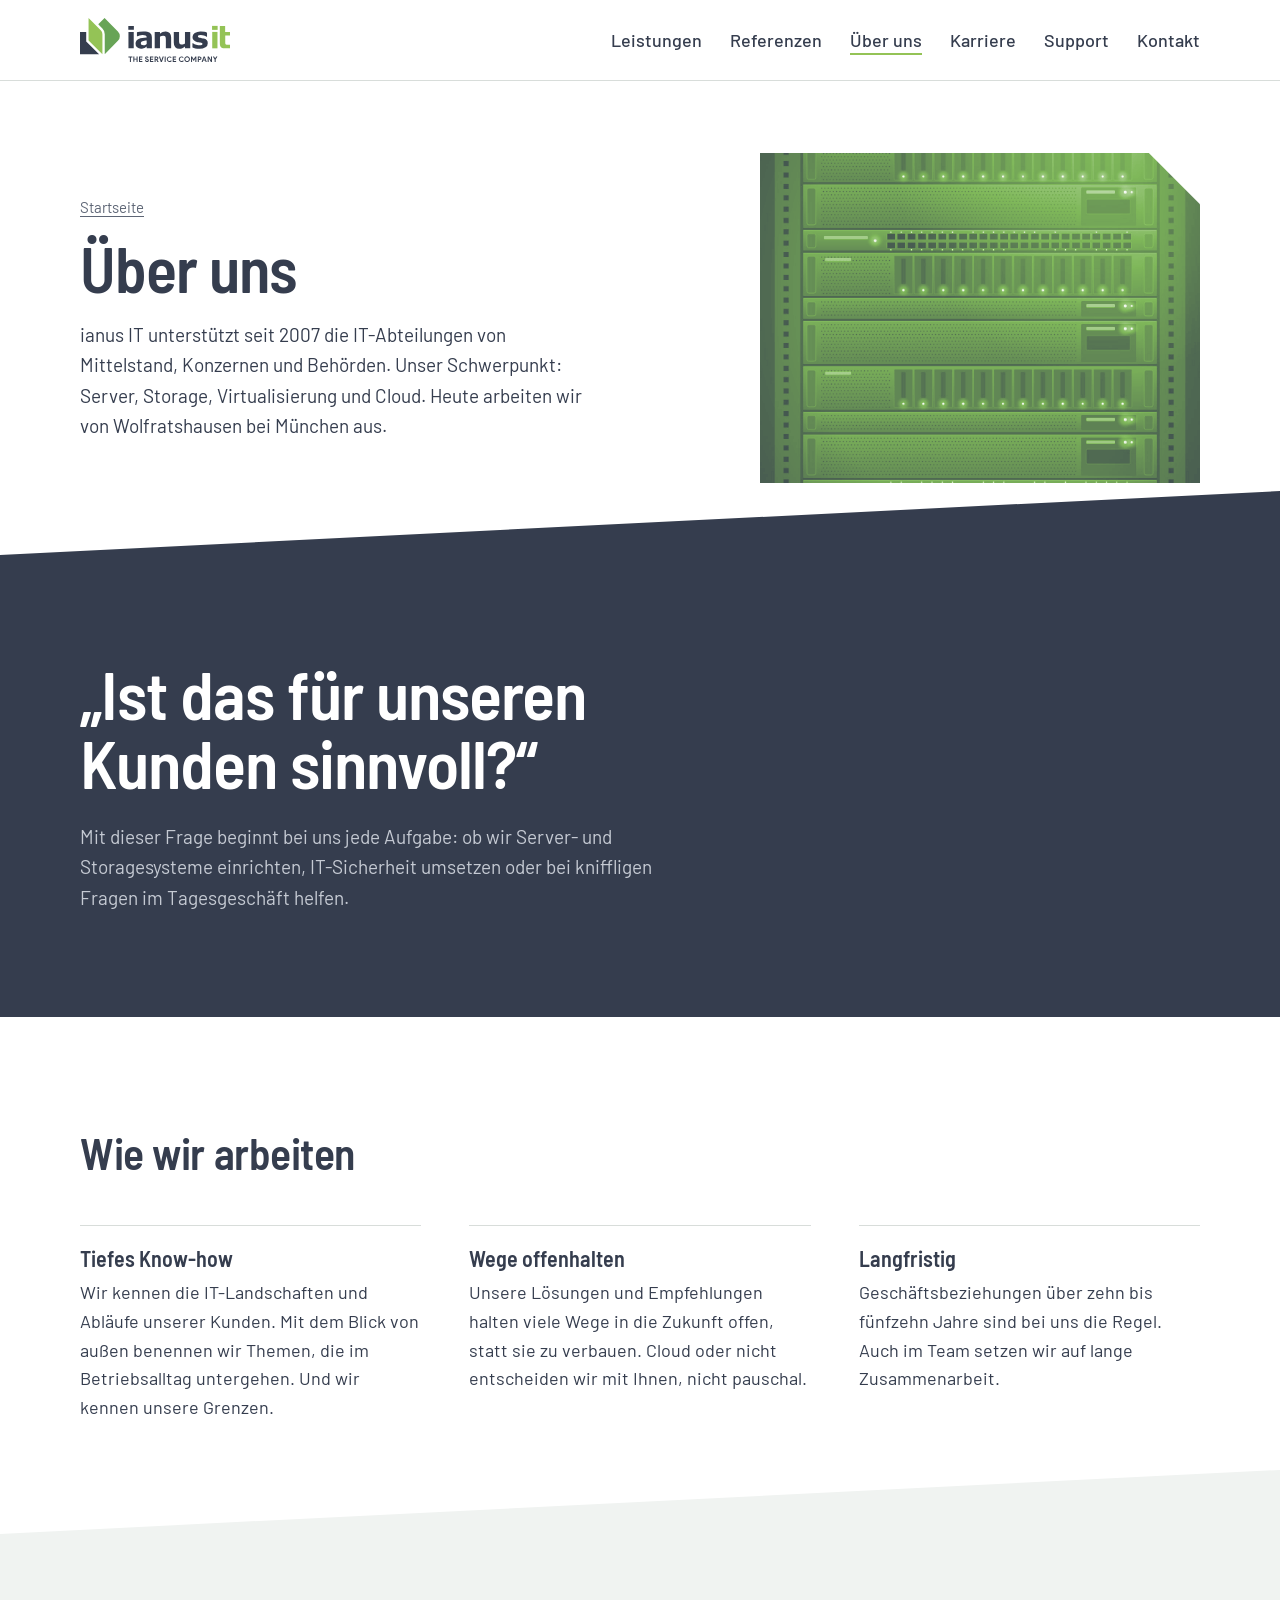
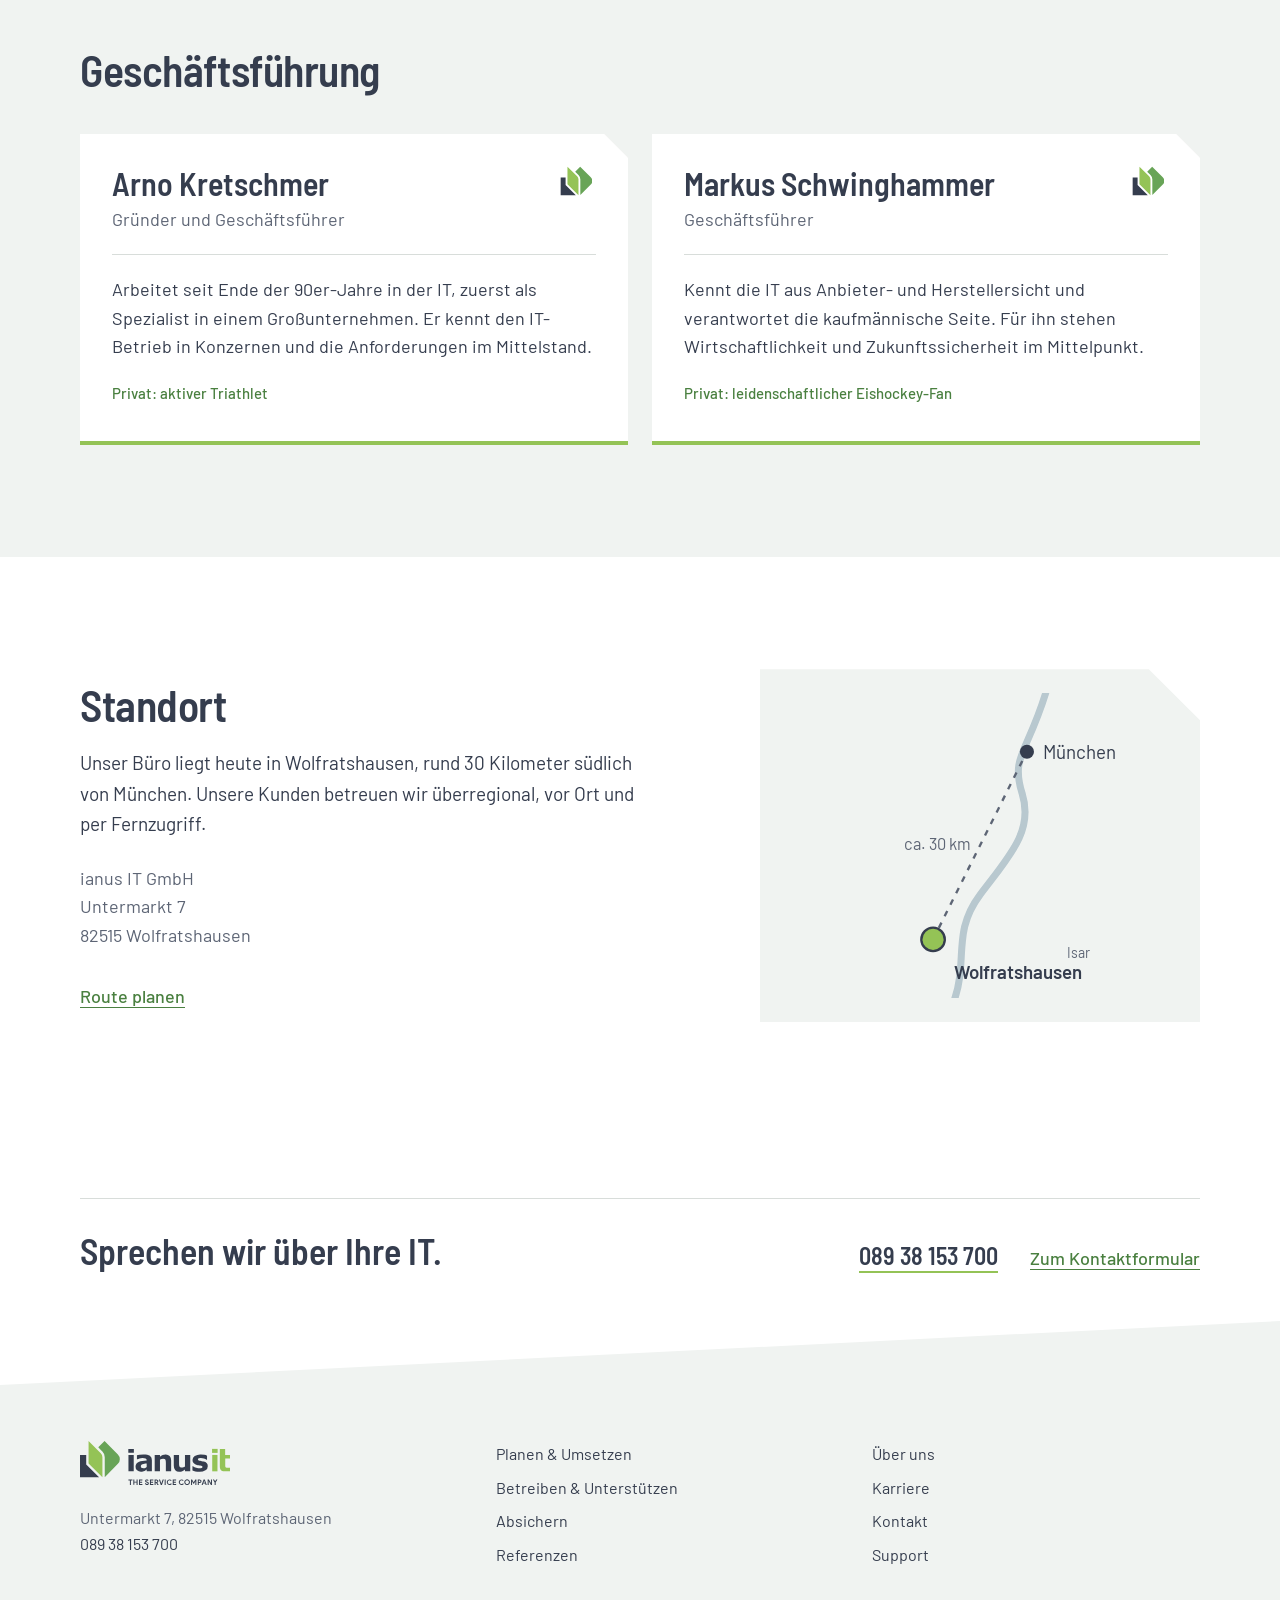
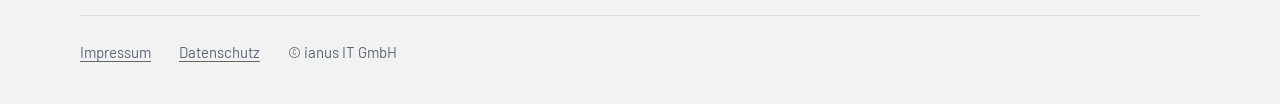
==== ueber-uns.html @ 14e662dc "Add files via upload" ====
<!doctype html>
<html lang="de">
<head>
  <meta charset="utf-8">
  <meta name="viewport" content="width=device-width, initial-scale=1">
  <script>document.documentElement.classList.add('js')</script>

  <!-- ===== Google: Titel und Beschreibung im Suchergebnis ===== -->
  <title>Über uns | ianus IT bei München</title>
  <meta name="description" content="ianus IT unterstützt seit 2007 IT-Abteilungen von Mittelstand, Konzernen und Behörden. Geschäftsführung: Arno Kretschmer und Markus Schwinghammer. Heute in Wolfratshausen bei München.">
  <link rel="canonical" href="https://www.ianus-it.de/ueber-uns.html">

  <meta property="og:type" content="website">
  <meta property="og:locale" content="de_DE">
  <meta property="og:site_name" content="ianus IT">
  <meta property="og:title" content="Über uns | ianus IT bei München">
  <meta property="og:description" content="ianus IT unterstützt seit 2007 IT-Abteilungen von Mittelstand, Konzernen und Behörden. Geschäftsführung: Arno Kretschmer und Markus Schwinghammer. Heute in Wolfratshausen bei München.">
  <meta property="og:url" content="https://www.ianus-it.de/ueber-uns.html">

  <link rel="icon" href="img/favicon.svg" type="image/svg+xml">

  <!-- VOR DEM LIVEGANG: Schrift selbst hosten (Datenschutz). -->
  <link rel="preconnect" href="https://fonts.googleapis.com">
  <link rel="preconnect" href="https://fonts.gstatic.com" crossorigin>
  <link rel="stylesheet" href="https://fonts.googleapis.com/css2?family=Barlow+Semi+Condensed:wght@500;600&family=Barlow:wght@400;500;600&display=swap">

  <link rel="stylesheet" href="css/style.css">
</head>
<body>
  <a class="skip-link" href="#inhalt">Zum Inhalt springen</a>

  <!-- Farbfilter für Fotos: Jedes Bild in den Logoformen und im Bildband
       bekommt automatisch die ianus-Farben. Neue Fotos einfach austauschen. -->
  <svg class="filters" aria-hidden="true" focusable="false">
    <filter id="ton-gruen" color-interpolation-filters="sRGB">
      <feColorMatrix type="saturate" values="0"/>
      <feComponentTransfer>
        <feFuncR type="table" tableValues="0.31 0.86"/>
        <feFuncG type="table" tableValues="0.54 0.95"/>
        <feFuncB type="table" tableValues="0.25 0.80"/>
      </feComponentTransfer>
    </filter>
    <filter id="ton-hellgruen" color-interpolation-filters="sRGB">
      <feColorMatrix type="saturate" values="0"/>
      <feComponentTransfer>
        <feFuncR type="table" tableValues="0.53 0.95"/>
        <feFuncG type="table" tableValues="0.73 0.98"/>
        <feFuncB type="table" tableValues="0.29 0.90"/>
      </feComponentTransfer>
    </filter>
    <filter id="ton-frisch" color-interpolation-filters="sRGB">
      <!-- Leistungsbilder: Schatten Anthrazit, Mitteltöne frisches Grün, Lichter Weiß -->
      <feColorMatrix type="saturate" values="0"/>
      <feComponentTransfer>
        <feFuncR type="gamma" exponent="0.6"/><feFuncG type="gamma" exponent="0.6"/><feFuncB type="gamma" exponent="0.6"/>
      </feComponentTransfer>
      <feComponentTransfer>
        <feFuncR type="linear" slope="1.2" intercept="-0.1"/><feFuncG type="linear" slope="1.2" intercept="-0.1"/><feFuncB type="linear" slope="1.2" intercept="-0.1"/>
      </feComponentTransfer>
      <feComponentTransfer>
        <feFuncR type="table" tableValues="0.208 0.498 1"/>
        <feFuncG type="table" tableValues="0.239 0.722 1"/>
        <feFuncB type="table" tableValues="0.306 0.353 1"/>
      </feComponentTransfer>
    </filter>
    <filter id="ton-anthrazit" color-interpolation-filters="sRGB">
      <feColorMatrix type="saturate" values="0"/>
      <feComponentTransfer>
        <feFuncR type="table" tableValues="0.13 0.84"/>
        <feFuncG type="table" tableValues="0.15 0.91"/>
        <feFuncB type="table" tableValues="0.19 0.80"/>
      </feComponentTransfer>
    </filter>
  </svg>

  <!-- ===================== KOPFZEILE ===================== -->
  <header class="site-header">
    <div class="wrap site-header__inner">
      <a class="brand" href="index.html" aria-label="ianus IT – zur Startseite">
        <img src="img/ianus-logo.svg" alt="ianus IT – The Service Company" width="180" height="53">
      </a>

      <button class="nav-toggle" type="button" aria-expanded="false" aria-controls="hauptnavigation">Menü</button>

      <nav class="site-nav" id="hauptnavigation" aria-label="Hauptnavigation">
        <ul class="site-nav__list">
          <li><a href="index.html#leistungen">Leistungen</a></li>
          <li><a href="referenzen.html">Referenzen</a></li>
          <li><a href="ueber-uns.html" aria-current="page">Über uns</a></li>
          <li><a href="karriere.html">Karriere</a></li>
          <li><a href="support.html">Support</a></li>
          <li><a href="kontakt.html">Kontakt</a></li>
        </ul>
      </nav>
    </div>
  </header>

  <main id="inhalt">

    <!-- ===================== EINSTIEG =====================
         Bild: vorerst das Rack-Bild. Später gern ein Foto von euch bei der Arbeit (Querformat 4:3). -->
    <section class="page-hero">
      <div class="wrap page-hero__grid">
        <div>
          <nav class="crumbs" aria-label="Pfad"><a href="index.html">Startseite</a></nav>
          <h1 class="page-title">Über uns</h1>
          <p class="lead">ianus IT unterstützt seit 2007 die IT-Abteilungen von Mittelstand, Konzernen und Behörden. Unser Schwerpunkt: Server, Storage, Virtualisierung und Cloud. Heute arbeiten wir von Wolfratshausen bei München aus.</p>
        </div>
        <svg class="page-hero__image" viewBox="0 0 1200 1500" preserveAspectRatio="xMidYMid slice" aria-hidden="true"><image href="img/platzhalter-rack.jpg" width="1200" height="1500" preserveAspectRatio="xMidYMid slice" filter="url(#ton-frisch)"/></svg>
      </div>
    </section>

    <!-- ===================== LEITFRAGE ===================== -->
    <section class="statement slant" aria-label="Unsere Leitfrage">
      <div class="wrap">
        <p class="statement__question">„Ist das für unseren Kunden sinnvoll?“</p>
        <p class="statement__text">Mit dieser Frage beginnt bei uns jede Aufgabe: ob wir Server- und Storagesysteme einrichten, IT-Sicherheit umsetzen oder bei kniffligen Fragen im Tagesgeschäft helfen.</p>
      </div>
    </section>

    <!-- ===================== WIE WIR ARBEITEN ===================== -->
    <section class="section" aria-labelledby="werte-title">
      <div class="wrap">
        <h2 class="section-title" id="werte-title">Wie wir arbeiten</h2>
        <ul class="features">
          <li><h3>Tiefes Know-how</h3><p>Wir kennen die IT-Landschaften und Abläufe unserer Kunden. Mit dem Blick von außen benennen wir Themen, die im Betriebsalltag untergehen. Und wir kennen unsere Grenzen.</p></li>
          <li><h3>Wege offenhalten</h3><p>Unsere Lösungen und Empfehlungen halten viele Wege in die Zukunft offen, statt sie zu verbauen. Cloud oder nicht entscheiden wir mit Ihnen, nicht pauschal.</p></li>
          <li><h3>Langfristig</h3><p>Geschäftsbeziehungen über zehn bis fünfzehn Jahre sind bei uns die Regel. Auch im Team setzen wir auf lange Zusammenarbeit.</p></li>
        </ul>
      </div>
    </section>

    <!-- ===================== GESCHÄFTSFÜHRUNG =====================
         Gestaltet wie Visitenkarten. Fotos sind nicht nötig, können aber später ergänzt werden. -->
    <section class="section section--mist slant" aria-labelledby="gf-title">
      <div class="wrap">
        <h2 class="section-title" id="gf-title">Geschäftsführung</h2>
        <div class="person-cards">
          <article class="person-card">
            <img class="person-card__mark" src="img/favicon.svg" alt="" width="32" height="30">
            <h3 class="person-card__name">Arno Kretschmer</h3>
            <p class="person-card__role">Gründer und Geschäftsführer</p>
            <p>Arbeitet seit Ende der 90er-Jahre in der IT, zuerst als Spezialist in einem Großunternehmen. Er kennt den IT-Betrieb in Konzernen und die Anforderungen im Mittelstand.</p>
            <p class="person-card__private">Privat: aktiver Triathlet</p>
          </article>
          <article class="person-card">
            <img class="person-card__mark" src="img/favicon.svg" alt="" width="32" height="30">
            <h3 class="person-card__name">Markus Schwinghammer</h3>
            <p class="person-card__role">Geschäftsführer</p>
            <p>Kennt die IT aus Anbieter- und Herstellersicht und verantwortet die kaufmännische Seite. Für ihn stehen Wirtschaftlichkeit und Zukunftssicherheit im Mittelpunkt.</p>
            <p class="person-card__private">Privat: leidenschaftlicher Eishockey-Fan</p>
          </article>
        </div>
      </div>
    </section>

    <!-- ===================== STANDORT ===================== -->
    <section class="section" aria-labelledby="ort-title">
      <div class="wrap location">
        <div>
          <h2 class="section-title" id="ort-title">Standort</h2>
          <p class="body-large">Unser Büro liegt heute in Wolfratshausen, rund 30 Kilometer südlich von München. Unsere Kunden betreuen wir überregional, vor Ort und per Fernzugriff.</p>
          <address class="contact__address address-block">ianus IT GmbH<br>Untermarkt 7<br>82515 Wolfratshausen</address>
          <p class="more"><a href="https://www.google.com/maps/search/?api=1&amp;query=Untermarkt+7+82515+Wolfratshausen" rel="noopener">Route planen</a></p>
        </div>
        <div class="location__map">
          <svg class="map-mini" viewBox="0 0 300 260" role="img" aria-label="Wolfratshausen liegt rund 30 Kilometer südlich von München">
            <path d="M128 262 C 140 228, 126 204, 150 172 S 196 118, 186 86 S 190 52, 206 0" fill="none" stroke="#b8c8cf" stroke-width="6" stroke-linecap="round"/>
            <line x1="110" y1="210" x2="190" y2="50" stroke="#5d6575" stroke-width="2" stroke-dasharray="5 6"/>
            <circle cx="190" cy="50" r="6" fill="#353d4e"/>
            <text x="204" y="56" font-family="Barlow, sans-serif" font-size="16" fill="#353d4e">München</text>
            <circle cx="110" cy="210" r="10" fill="#94c356" stroke="#353d4e" stroke-width="2"/>
            <text x="128" y="244" font-family="Barlow, sans-serif" font-size="16" font-weight="600" fill="#353d4e">Wolfratshausen</text>
            <text x="142" y="134" text-anchor="end" font-family="Barlow, sans-serif" font-size="14" fill="#5d6575">ca. 30 km</text>
            <text x="224" y="226" font-family="Barlow, sans-serif" font-size="12" fill="#5d6575">Isar</text>
          </svg>
        </div>
      </div>
    </section>

    <!-- Kontakt, bewusst zurückhaltend -->
    <section class="cta-strip" aria-label="Kontakt">
      <div class="wrap">
        <div class="cta-strip__inner">
          <h2 class="cta-strip__title">Sprechen wir über Ihre IT.</h2>
          <p class="cta-strip__ways"><a class="contact__phone" href="tel:+498938153700">089 38 153 700</a> <a class="contact__form-link" href="kontakt.html">Zum Kontaktformular</a></p>
        </div>
      </div>
    </section>

  </main>

  <!-- ===================== FUSSZEILE ===================== -->
  <footer class="site-footer slant">
    <div class="wrap site-footer__grid">
      <div>
        <img src="img/ianus-logo.svg" alt="ianus IT" width="150" height="44">
        <p class="site-footer__address">Untermarkt 7, 82515 Wolfratshausen<br><a href="tel:+498938153700">089 38 153 700</a></p>
      </div>
      <nav aria-label="Fußzeile">
        <ul class="site-footer__links">
          <li><a href="planen-und-umsetzen.html">Planen &amp; Umsetzen</a></li>
          <li><a href="betreiben-und-unterstuetzen.html">Betreiben &amp; Unterstützen</a></li>
          <li><a href="absichern.html">Absichern</a></li>
          <li><a href="referenzen.html">Referenzen</a></li>
          <li><a href="ueber-uns.html">Über uns</a></li>
          <li><a href="karriere.html">Karriere</a></li>
          <li><a href="kontakt.html">Kontakt</a></li>
          <li><a href="support.html">Support</a></li>
        </ul>
      </nav>
      <p class="site-footer__legal"><a href="impressum.html">Impressum</a> <a href="datenschutz.html">Datenschutz</a> <span>© ianus IT GmbH</span></p>
    </div>
  </footer>

  <script src="js/main.js" defer></script>
</body>
</html>
---- css/style.css ----
/* =========================================================
   ianus IT – Stylesheet
   Farben und Schriften stehen ganz oben. Wer etwas ändern
   will, ändert es dort, der Rest der Seite zieht mit.
   Gestaltungsidee: Die Formen aus dem ianus-Logo tragen die
   Seite – als großes Bildfenster im Einstieg und als schräg
   abgeschnittene Ecken der dunklen Flächen.
   ========================================================= */

:root {
  /* Farben aus dem Logo */
  --ink: #353d4e;        /* Anthrazit: Text, dunkle Flächen */
  --ink-soft: #5d6575;   /* gedämpfter Text auf Hell */
  --on-ink-soft: #c5cad3;/* gedämpfter Text auf Anthrazit */
  --green: #68a457;      /* Grün */
  --lime: #94c356;       /* Hellgrün (auf Weiß nur für Flächen, nie für Text) */
  --forest: #4a8040;     /* dunkles Grün für Textlinks auf Hell */

  /* Flächen */
  --paper: #ffffff;
  --mist: #f0f3f1;       /* helle Hintergrundflächen */
  --line: #d8ddda;       /* feine Trennlinien */

  /* Schriften */
  --font-text: "Barlow", system-ui, sans-serif;
  --font-head: "Barlow Semi Condensed", "Barlow", system-ui, sans-serif;

  /* Abstände */
  --wrap: 76rem;
  --gutter: clamp(1.25rem, 4vw, 3rem);
  --section: clamp(4rem, 9vw, 7rem);
  --cut: clamp(2rem, 4vw, 3.5rem); /* Größe der schrägen Ecken, Winkel wie im Logo */
}

/* ---------- Grundlagen ---------- */

*, *::before, *::after { box-sizing: border-box; }

html { -webkit-text-size-adjust: 100%; scroll-padding-top: 6rem; }

body {
  margin: 0;
  background: var(--paper);
  color: var(--ink);
  font-family: var(--font-text);
  font-size: 1.125rem;
  line-height: 1.6;
  -webkit-font-smoothing: antialiased;
}

img { max-width: 100%; height: auto; display: block; }

h1, h2, h3 {
  font-family: var(--font-head);
  font-weight: 600;
  line-height: 1.1;
  margin: 0;
  text-wrap: balance;
}

p { margin: 0; }

a {
  color: var(--forest);
  text-decoration-thickness: 1px;
  text-underline-offset: 0.2em;
}
a:hover { text-decoration-thickness: 2px; }

:focus-visible {
  outline: 3px solid var(--forest);
  outline-offset: 3px;
  border-radius: 2px;
}

.wrap {
  max-width: var(--wrap);
  margin-inline: auto;
  padding-inline: var(--gutter);
}

.skip-link {
  position: absolute;
  left: 1rem;
  top: -4rem;
  background: var(--ink);
  color: var(--paper);
  padding: 0.5rem 1rem;
  z-index: 100;
}
.skip-link:focus { top: 1rem; }

.filters { position: absolute; width: 0; height: 0; overflow: hidden; }

.section-title {
  font-size: clamp(1.9rem, 3.4vw, 2.75rem);
  letter-spacing: -0.01em;
  max-width: 22ch;
}

.section-lead {
  font-size: 1.1875rem;
  max-width: 56ch;
  margin-top: 1rem;
}

.split {
  display: grid;
  grid-template-columns: minmax(0, 4fr) minmax(0, 8fr);
  gap: 2rem 4rem;
}

.more { margin-top: 2rem; }
.more a { font-weight: 500; }

/* Button (für Formular und Unterseiten) */
.button {
  display: inline-flex;
  align-items: center;
  padding: 0.85rem 1.5rem;
  background: var(--lime);
  color: var(--ink);
  font: 600 1.0625rem/1.2 var(--font-text);
  text-decoration: none;
  border: 0;
  border-radius: 3px;
  cursor: pointer;
}
.button:hover { background: #86b84a; }

/* ---------- Kopfzeile ---------- */

.site-header {
  position: sticky;
  top: env(safe-area-inset-top, 0px);
  z-index: 20;
  background: var(--paper);
  border-bottom: 1px solid var(--line);
}

.site-header__inner {
  display: flex;
  align-items: center;
  justify-content: space-between;
  gap: 2rem;
  min-height: 5rem;
}

.brand img { width: 150px; }

.site-nav__list {
  display: flex;
  gap: 1.75rem;
  list-style: none;
  margin: 0;
  padding: 0;
}

.site-nav__list a {
  color: var(--ink);
  font-weight: 500;
  text-decoration: none;
}
.site-nav__list a:hover {
  text-decoration: underline;
  text-decoration-color: var(--lime);
  text-decoration-thickness: 2px;
  text-underline-offset: 0.35em;
}

.nav-toggle { display: none; }

/* ---------- 1. Einstieg ---------- */

.hero {
  padding-block: clamp(2.5rem, 6vw, 5rem);
  overflow: hidden;
}

.hero__grid {
  display: grid;
  grid-template-columns: minmax(0, 6fr) minmax(0, 5fr);
  gap: 3rem 4rem;
  align-items: center;
}

.hero__title {
  font-size: clamp(2.6rem, 5.6vw, 4.75rem);
  line-height: 1;
  letter-spacing: -0.015em;
  text-wrap: wrap;
}

.hero__text {
  font-size: 1.1875rem;
  max-width: 36ch;
  margin-top: 1.75rem;
}

.hero__mark {
  display: block;
  width: 100%;
  max-width: 36rem;
  height: auto;
  justify-self: end;
}

/* Einmalige Bewegung beim Laden: die drei Formen setzen sich zum Logo zusammen */
.mark-part { animation: mark-in 900ms cubic-bezier(0.2, 0.75, 0.2, 1) both; }
.mark-part--base { --dx: -6px; --dy: 3px; animation-delay: 60ms; }
.mark-part--mid  { --dx: 0px;  --dy: -7px; animation-delay: 180ms; }
.mark-part--top  { --dx: 7px;  --dy: 0px; animation-delay: 300ms; }

@keyframes mark-in {
  from { opacity: 0; transform: translate(var(--dx), var(--dy)); }
  to   { opacity: 1; transform: translate(0, 0); }
}

@media (prefers-reduced-motion: reduce) {
  .mark-part { animation: none; }
}

/* ---------- 5. Kunden ---------- */

.clients {
  background: var(--ink);
  color: var(--paper);
  padding-block: clamp(3.5rem, 7vw, 5.5rem);
}

.clients .section-title { color: var(--paper); }

/* Fünf gleich große Kacheln nebeneinander, auf dem Handy untereinander */
.clients__list {
  display: grid;
  grid-template-columns: repeat(auto-fit, minmax(12rem, 1fr));
  gap: 1rem;
  list-style: none;
  margin: 2.5rem 0 0;
  padding: 0;
}

.client {
  display: flex;
  flex-direction: column;
  padding: 1.5rem 1.25rem 1.5rem;
  background: #3e4658;
  min-width: 0;
}

.client__mark {
  height: 3.5rem;
  display: flex;
  align-items: center;
  margin-bottom: 1.25rem;
  color: var(--lime);
}

.logo-traunstein { height: 2.75rem; width: auto; }
.logo-paulaner { height: 3.5rem; width: 3.5rem; }
.client__icon { width: 2.75rem; height: 2.75rem; }

.client__name {
  font-weight: 600;
  line-height: 1.3;
}

.client__task {
  margin-top: 0.35rem;
  font-size: 0.9375rem;
  line-height: 1.4;
  color: var(--on-ink-soft);
}

.more--on-dark a { color: var(--lime); }

/* ---------- 2. Leistungen ---------- */

.services {
  background: var(--mist);
  padding-block: var(--section);
}

/* Drei Spalten; Text, Liste und Link stehen in allen Spalten auf gleicher Höhe */
.services__grid {
  display: grid;
  grid-template-columns: repeat(3, minmax(0, 1fr));
  grid-template-rows: repeat(5, auto);
  column-gap: clamp(1.5rem, 3vw, 3rem);
  margin-top: 2.75rem;
}

.service {
  display: grid;
  grid-row: span 5;
  grid-template-rows: subgrid;
  align-content: start;
}

/* Bild je Leistung, Ecke oben rechts im Logowinkel abgeschnitten */
.service__image {
  display: block;
  width: 100%;
  height: auto;
  aspect-ratio: 4 / 3;
  margin-bottom: 1.5rem;
  --c: 1.75rem;
}

.service__title { font-size: clamp(1.5rem, 2.2vw, 1.75rem); }

.service p {
  max-width: 60ch;
  margin-top: 0.75rem;
}

.service__points {
  list-style: none;
  margin: 1.5rem 0 1.25rem;
  padding: 0;
  border-top: 1px solid var(--line);
  font-size: 1rem;
  line-height: 1.4;
}

.service__points li {
  padding-block: 0.6rem;
  border-bottom: 1px solid var(--line);
}

.service__link {
  font-weight: 500;
  align-self: start;
}

/* ---------- 3. Bildband mit Technologien ---------- */

.band {
  position: relative;
  display: flex;
  align-items: flex-end;
  min-height: clamp(22rem, 38vw, 32rem);
  background: var(--ink);
}

.band__image {
  position: absolute;
  inset: 0;
  width: 100%;
  height: 100%;
  display: block;
}

/* leichte Abdunklung, damit die Überschrift auf dem Bild gut lesbar ist */
.band::before {
  content: "";
  position: absolute;
  inset: 0;
  z-index: 1;
  background: linear-gradient(to bottom, rgba(30, 35, 45, 0.25), rgba(30, 35, 45, 0.6));
}
.band__inner { z-index: 2; }

.band__inner {
  position: relative;
  width: 100%;
  padding-block: clamp(5rem, 9vw, 7rem) clamp(2.5rem, 5vw, 4rem);
}

.band__title {
  color: var(--paper);
  text-shadow: 0 2px 14px rgba(0, 0, 0, 0.45);
  font-size: clamp(1.6rem, 2.8vw, 2.25rem);
  max-width: 22ch;
}

/* Sechs Hersteller-Kacheln, halbtransparent über dem Bild */
.tech-grid {
  display: grid;
  grid-template-columns: repeat(3, minmax(0, 1fr));
  gap: 0.75rem;
  list-style: none;
  margin: 2rem 0 0;
  padding: 0;
}

.tech-grid li {
  display: flex;
  flex-direction: column;
  gap: 0.2rem;
  padding: 1.25rem 1.5rem 1.4rem;
  position: relative;
  background: rgba(53, 61, 78, 0.86);
  --line-color: var(--lime);
  -webkit-backdrop-filter: blur(6px);
  backdrop-filter: blur(6px);
  clip-path: polygon(0 0, calc(100% - 1rem) 0, 100% 1rem, 100% 100%, 0 100%);
}

.tech-grid__name {
  font-family: var(--font-head);
  font-weight: 600;
  font-size: clamp(1.5rem, 2.4vw, 2rem);
  line-height: 1.1;
  color: var(--paper);
}

.tech-grid__what {
  font-size: 0.9375rem;
  color: var(--on-ink-soft);
}

/* ---------- 4. Über uns ---------- */

.about { padding-block: var(--section); }

.about__text { max-width: 60ch; }

.people {
  display: grid;
  grid-template-columns: repeat(2, minmax(0, 1fr));
  gap: 1.5rem 2.5rem;
  margin: 2.25rem 0 0;
  max-width: 40rem;
}

.people dt {
  font-family: var(--font-head);
  font-weight: 600;
  font-size: 1.375rem;
  line-height: 1.2;
}

.people dd {
  margin: 0.25rem 0 0;
  color: var(--ink-soft);
}

/* ---------- 6. Kontakt ---------- */

.contact { padding-block: var(--section); }

/* Drei Kontaktwege nebeneinander, jeweils gleich aufgebaut */
.contact-ways {
  display: grid;
  grid-template-columns: repeat(3, minmax(0, 1fr));
  gap: 1rem;
  list-style: none;
  margin: 2.5rem 0 0;
  padding: 0;
}

.contact-ways li {
  display: flex;
  flex-direction: column;
  align-items: flex-start;
  gap: 0.5rem;
  padding: 1.75rem 1.75rem 2rem;
  position: relative;
  background: var(--mist);
  --line-color: var(--green);
  clip-path: polygon(0 0, calc(100% - 1.25rem) 0, 100% 1.25rem, 100% 100%, 0 100%);
}

.contact-ways__label {
  font-size: 0.9375rem;
  font-weight: 500;
  color: var(--ink-soft);
}

.contact-ways__value {
  font-family: var(--font-head);
  font-weight: 600;
  font-size: 1.5rem;
  line-height: 1.25;
  font-style: normal;
  color: var(--ink);
  text-decoration: none;
}
a.contact-ways__value:hover { text-decoration: underline; text-decoration-color: var(--lime); }

.contact-ways__link {
  margin-top: auto;
  padding-top: 0.75rem;
  font-weight: 500;
}

.contact__text { margin-top: 1rem; max-width: 34ch; }

.contact__ways {
  display: flex;
  flex-direction: column;
  align-items: flex-start;
  gap: 1rem;
  padding-top: 0.5rem;
}

.contact__phone {
  font-family: var(--font-head);
  font-weight: 600;
  font-size: 1.5rem;
  line-height: 1.2;
  color: var(--ink);
  text-decoration-color: var(--lime);
  text-decoration-thickness: 2px;
  text-underline-offset: 0.25em;
}
.contact__phone:hover { text-decoration-color: var(--green); }

.contact__form-link { font-weight: 500; }

.contact__address {
  font-style: normal;
  color: var(--ink-soft);
}

/* ---------- Fußzeile ---------- */

.site-footer {
  background: var(--mist);
  padding-block: 3.5rem 2.5rem;
  font-size: 1rem;
}

.site-footer__grid {
  display: grid;
  grid-template-columns: minmax(0, 1fr) minmax(0, 2fr);
  gap: 2.5rem 4rem;
}

.site-footer__address {
  margin-top: 1.25rem;
  color: var(--ink-soft);
}

.site-footer__links {
  columns: 2;
  column-gap: 3rem;
  list-style: none;
  margin: 0;
  padding: 0;
}
.site-footer__links li { margin-bottom: 0.5rem; }
.site-footer__links a,
.site-footer__address a { color: var(--ink); text-decoration: none; }
.site-footer__links a:hover,
.site-footer__address a:hover { text-decoration: underline; }

.site-footer__legal {
  grid-column: 1 / -1;
  display: flex;
  flex-wrap: wrap;
  gap: 0.5rem 1.75rem;
  padding-top: 1.5rem;
  border-top: 1px solid var(--line);
  color: var(--ink-soft);
  font-size: 0.9375rem;
}
.site-footer__legal a { color: var(--ink-soft); }

/* =========================================================
   Unterseiten
   ========================================================= */

.site-nav__list a[aria-current="page"] {
  text-decoration: underline;
  text-decoration-color: var(--lime);
  text-decoration-thickness: 2px;
  text-underline-offset: 0.35em;
}

/* Seitenkopf */
.page-hero { padding-block: clamp(2.5rem, 6vw, 4.5rem); }
.page-hero--plain {
  background: var(--mist);
  clip-path: polygon(0 0, 100% 0, 100% calc(100% - var(--cut)), calc(100% - var(--cut)) 100%, 0 100%);
}
.page-hero--text { padding-bottom: 0; }
.page-hero--text .lead {
  max-width: none;
  padding-bottom: clamp(1.5rem, 3vw, 2.5rem);
  border-bottom: 1px solid var(--line);
}
.page-hero__map {
  padding: 1.5rem;
  background: var(--mist);
  clip-path: polygon(0 0, calc(100% - var(--cut)) 0, 100% var(--cut), 100% 100%, 0 100%);
}

.page-hero__grid {
  display: grid;
  grid-template-columns: minmax(0, 7fr) minmax(0, 5fr);
  gap: 2.5rem 4rem;
  align-items: center;
}

.crumbs {
  font-size: 0.9375rem;
  color: var(--ink-soft);
  margin-bottom: 1rem;
}
.crumbs a { color: var(--ink-soft); }

.page-title {
  font-size: clamp(2.4rem, 5vw, 4rem);
  line-height: 1.02;
  letter-spacing: -0.015em;
}

.lead {
  font-size: 1.1875rem;
  max-width: 46ch;
  margin-top: 1.25rem;
}

.page-hero__image {
  display: block;
  width: 100%;
  height: auto;
  aspect-ratio: 4 / 3;
  --c: var(--cut);
}

/* Abschnitte */
.section { padding-block: var(--section); }
.section--mist { background: var(--mist); }
.section-title--small { font-size: clamp(1.5rem, 2.4vw, 1.875rem); margin-bottom: 1.25rem; }
.body-large { font-size: 1.1875rem; max-width: 52ch; }

.two-cols {
  display: grid;
  grid-template-columns: repeat(2, minmax(0, 1fr));
  gap: 3rem 4rem;
}

/* Ablauf: echte Reihenfolge, deshalb nummeriert */
.steps {
  counter-reset: schritt;
  display: grid;
  grid-template-columns: repeat(5, minmax(0, 1fr));
  gap: 2rem;
  list-style: none;
  margin: 3rem 0 0;
  padding: 0;
}
.steps--four { grid-template-columns: repeat(4, minmax(0, 1fr)); }

.steps li {
  counter-increment: schritt;
  padding-top: 1.25rem;
  border-top: 2px solid var(--ink);
}
.steps li::before {
  content: counter(schritt);
  display: block;
  font-family: var(--font-head);
  font-weight: 600;
  font-size: 2.25rem;
  line-height: 1;
  color: var(--green);
  margin-bottom: 0.75rem;
}
.steps h3 { font-size: 1.25rem; }
.steps p { margin-top: 0.4rem; font-size: 1rem; color: var(--ink-soft); }

/* Listen mit feinen Linien */
.points {
  list-style: none;
  margin: 0;
  padding: 0;
  border-top: 1px solid var(--line);
}
.points li {
  padding-block: 0.7rem;
  border-bottom: 1px solid var(--line);
}
.points--large li {
  font-family: var(--font-head);
  font-weight: 500;
  font-size: clamp(1.25rem, 2vw, 1.5rem);
  padding-block: 0.9rem;
}

/* Hinweis-Kasten mit Logo-Ecke */
.note {
  margin-top: 2.5rem;
  padding: 1.5rem 1.75rem;
  background: var(--paper);
  max-width: 40rem;
  clip-path: polygon(0 0, calc(100% - 1.25rem) 0, 100% 1.25rem, 100% 100%, 0 100%);
}
.note__title { font-size: 1.375rem; margin-bottom: 0.4rem; }

/* Leistungs- und Werte-Raster */
.features {
  display: grid;
  grid-template-columns: repeat(auto-fit, minmax(15rem, 1fr));
  gap: 2.5rem 3rem;
  list-style: none;
  margin: 3rem 0 0;
  padding: 0;
}
.features li {
  padding-top: 1.25rem;
  border-top: 1px solid var(--line);
}
.features h3 { font-size: 1.375rem; }
.features p { margin-top: 0.5rem; }

/* Kundenstimme */
.quote-band {
  background: var(--ink);
  color: var(--paper);
  padding-block: clamp(3.5rem, 7vw, 5.5rem);
}
.quote { margin: 0; max-width: 46rem; }
.quote p {
  font-family: var(--font-head);
  font-weight: 500;
  font-size: clamp(1.6rem, 3vw, 2.375rem);
  line-height: 1.2;
}
.quote footer {
  margin-top: 1.25rem;
  color: var(--lime);
  font-weight: 500;
}

/* Weitere Leistungen */
.related { padding-block: var(--section) 0; }
.related__heading { font-size: clamp(1.5rem, 2.4vw, 1.875rem); }
.related__grid {
  display: grid;
  grid-template-columns: repeat(2, minmax(0, 1fr));
  gap: 2rem;
  margin-top: 2rem;
}
.related__item {
  display: grid;
  grid-template-columns: minmax(0, 2fr) minmax(0, 3fr);
  gap: 1.25rem;
  align-items: center;
  color: var(--ink);
  text-decoration: none;
}
.related__image {
  display: block;
  width: 100%;
  height: auto;
  aspect-ratio: 4 / 3;
  --c: 1rem;
}
.related__title {
  font-family: var(--font-head);
  font-weight: 600;
  font-size: 1.5rem;
  line-height: 1.15;
  text-decoration: underline;
  text-decoration-color: var(--lime);
  text-decoration-thickness: 2px;
  text-underline-offset: 0.25em;
}
.related__item:hover .related__title { text-decoration-color: var(--green); }

/* Kontaktzeile am Seitenende */
.cta-strip { padding-block: clamp(2.5rem, 5vw, 4rem) var(--section); }
.cta-strip__inner {
  display: flex;
  flex-wrap: wrap;
  align-items: baseline;
  justify-content: space-between;
  gap: 1.25rem 3rem;
  padding-top: 2rem;
  border-top: 1px solid var(--line);
}
.cta-strip__title { font-size: clamp(1.6rem, 2.8vw, 2.25rem); }
.cta-strip__ways {
  display: flex;
  flex-wrap: wrap;
  align-items: baseline;
  gap: 0.75rem 2rem;
}

/* Referenzen */
.references { display: grid; gap: 0; }
.reference {
  display: grid;
  grid-template-columns: 11rem minmax(0, 1fr) minmax(0, 1.25fr);
  gap: 1.5rem 3rem;
  align-items: start;
  padding-block: 2.5rem;
  border-top: 1px solid var(--line);
}
.reference:last-child { border-bottom: 1px solid var(--line); }
.reference__mark {
  display: flex;
  align-items: center;
  justify-content: center;
  height: 6.5rem;
  padding: 1rem;
  background: var(--ink);
  color: var(--lime);
  clip-path: polygon(0 0, calc(100% - 0.9rem) 0, 100% 0.9rem, 100% 100%, 0 100%);
}
.reference__mark .logo-traunstein { width: 100%; height: auto; }
.reference__name { font-size: 1.5rem; }
.reference__facts { margin: 1rem 0 0; display: grid; gap: 0.6rem; }
.reference__facts dt { font-size: 0.875rem; color: var(--ink-soft); }
.reference__facts dd { margin: 0; }
.reference__quote { margin: 0; }
.reference__quote p {
  font-family: var(--font-head);
  font-weight: 500;
  font-size: 1.375rem;
  line-height: 1.3;
}

/* Geschäftsführung */
.bios {
  display: grid;
  grid-template-columns: repeat(2, minmax(0, 1fr));
  gap: 2.5rem 3rem;
}
.bio__name { font-size: 1.625rem; }
.bio__role { color: var(--ink-soft); margin: 0.2rem 0 1rem; }
.address-block { margin-top: 1.5rem; }
.contact-lines { margin-top: 1.5rem; }

/* Über uns: Leitfrage als großes Statement */
.statement {
  background: var(--ink);
  color: var(--paper);
  padding-block: clamp(4rem, 9vw, 6.5rem);
}
.statement__question {
  font-family: var(--font-head);
  font-weight: 600;
  font-size: clamp(2.2rem, 5.5vw, 4.25rem);
  line-height: 1.02;
  letter-spacing: -0.015em;
  max-width: 18ch;
}
.statement__text {
  margin-top: 1.5rem;
  max-width: 52ch;
  font-size: 1.1875rem;
  color: var(--on-ink-soft);
}

/* Über uns: Geschäftsführung als Visitenkarten */
.person-cards {
  display: grid;
  grid-template-columns: repeat(2, minmax(0, 1fr));
  gap: 1.5rem;
  margin-top: 2.5rem;
}
.person-card {
  position: relative;
  display: flex;
  flex-direction: column;
  padding: 2rem 2rem 2.25rem;
  background: var(--paper);
  border-bottom: 4px solid var(--lime);
  clip-path: polygon(0 0, calc(100% - 1.5rem) 0, 100% 1.5rem, 100% 100%, 0 100%);
}
.person-card__mark {
  position: absolute;
  top: 2rem;
  right: 2.25rem;
  width: 2rem;
  height: auto;
}
.person-card__name { font-size: clamp(1.6rem, 2.6vw, 2rem); padding-right: 3rem; }
.person-card__role {
  margin: 0.25rem 0 1.25rem;
  padding-bottom: 1.25rem;
  border-bottom: 1px solid var(--line);
  color: var(--ink-soft);
}
.person-card__private {
  margin-top: auto;
  padding-top: 1.25rem;
  font-size: 0.9375rem;
  color: var(--forest);
  font-weight: 500;
}

/* Über uns: Standort mit kleiner Karte */
.location {
  display: grid;
  grid-template-columns: minmax(0, 7fr) minmax(0, 5fr);
  gap: 2.5rem 4rem;
  align-items: center;
}
.location .section-title { margin-bottom: 1.25rem; }
.location__map {
  padding: 1.5rem;
  background: var(--mist);
  clip-path: polygon(0 0, calc(100% - var(--cut)) 0, 100% var(--cut), 100% 100%, 0 100%);
}
.map-mini { display: block; width: 100%; height: auto; max-width: 22rem; margin-inline: auto; }

/* Download (Support) */
.download {
  margin-top: 3rem;
  display: flex;
  flex-wrap: wrap;
  align-items: center;
  gap: 1rem 2rem;
}
.download__note { color: var(--ink-soft); }

/* Kontaktformular */
.contact-page {
  display: grid;
  grid-template-columns: minmax(0, 7fr) minmax(0, 4fr);
  gap: 3rem 5rem;
  align-items: start;
}
.form-grid {
  display: grid;
  grid-template-columns: repeat(2, minmax(0, 1fr));
  gap: 1.25rem 1.5rem;
}
.field { display: flex; flex-direction: column; gap: 0.4rem; min-width: 0; }
.field--wide { grid-column: 1 / -1; }
.field label { font-weight: 600; font-size: 1rem; }
.optional { font-weight: 400; color: var(--ink-soft); }
.field input,
.field textarea {
  width: 100%;
  font: 400 1.0625rem/1.5 var(--font-text);
  color: var(--ink);
  background: var(--paper);
  border: 1px solid #aeb7b2;
  border-radius: 3px;
  padding: 0.7rem 0.85rem;
}
.field textarea { resize: vertical; min-height: 10rem; }
.field input:focus,
.field textarea:focus { outline: 3px solid var(--forest); outline-offset: 1px; border-color: var(--forest); }
.hp { position: absolute; left: -10000px; width: 1px; height: 1px; overflow: hidden; }
.form-note { margin: 1.5rem 0; font-size: 0.9375rem; color: var(--ink-soft); max-width: 60ch; }
.form-error {
  display: none;
  margin-bottom: 1.5rem;
  padding: 1rem 1.25rem;
  background: #fbebeb;
  color: #7a1f1f;
  border-left: 4px solid #b42318;
}
.form-error:target { display: block; }
.contact-aside { padding-top: 0.25rem; }
.contact-aside__title {
  font-family: var(--font-text);
  font-size: 0.9375rem;
  font-weight: 500;
  color: var(--ink-soft);
  margin: 1.75rem 0 0.4rem;
}
.contact-aside__title:first-child { margin-top: 0; }
.contact-aside p { margin-bottom: 0.25rem; }

/* Rechtstexte */
.legal > * { max-width: 70ch; }
.legal h2 { font-size: 1.375rem; margin: 2.25rem 0 0.5rem; }
.legal h3 { font-size: 1.125rem; margin: 1.5rem 0 0.4rem; }
.legal p + p { margin-top: 1rem; }
.legal__date { margin-top: 2.5rem; color: var(--ink-soft); }
.draft-note {
  padding: 0.9rem 1.1rem;
  background: #f9eeda;
  color: #6b4500;
  font-weight: 500;
  margin-bottom: 1.5rem;
}

/* =========================================================
   Schräge Abschnittskanten und Bewegung
   Die farbigen Abschnitte haben eine schräge Oberkante im
   Winkel des Logos und schieben sich leicht über den
   Abschnitt davor. Bewegung gibt es nur, wenn das Skript
   läuft und niemand "weniger Bewegung" eingestellt hat.
   ========================================================= */

.slant {
  --slant: clamp(2rem, 5vw, 4.5rem);
  position: relative;
  margin-top: calc(-1 * var(--slant));
  padding-top: calc(var(--pt, var(--section)) + var(--slant));
  clip-path: polygon(0 var(--slant), 100% 0, 100% 100%, 0 100%);
}
.clients { --pt: clamp(3.5rem, 7vw, 5.5rem); }
.band { --pt: 0px; }
.quote-band { --pt: clamp(3.5rem, 7vw, 5.5rem); }
.statement { --pt: clamp(4rem, 9vw, 6.5rem); }
.site-footer { --pt: 3.5rem; }

/* Bilder mit abgeschnittener Ecke */
.service__image,
.page-hero__image,
.related__image {
  clip-path: polygon(0 0, calc(100% - var(--c)) 0, 100% var(--c), 100% 100%, 0 100%);
}

/* Linie oben an Kacheln */
.tech-grid li::before,
.contact-ways li::before {
  content: "";
  position: absolute;
  top: 0;
  left: 0;
  right: 0;
  height: 3px;
  background: var(--line-color);
  transform-origin: left center;
}

/* Kopfzeile bekommt beim Scrollen einen leichten Schatten */
.site-header { transition: box-shadow 250ms ease; }
.site-header.is-scrolled { box-shadow: 0 6px 20px rgba(53, 61, 78, 0.08); }

/* Leistungsbilder zoomen beim Darüberfahren leicht */
.service__image image,
.related__image image {
  transform-box: fill-box;
  transform-origin: center;
  transition: transform 700ms cubic-bezier(0.2, 0.7, 0.2, 1);
}
.service:hover .service__image image,
.related__item:hover .related__image image { transform: scale(1.05); }

@media (prefers-reduced-motion: no-preference) {
  /* Foto im Logo wandert ganz langsam, wie ein Blick am Rack entlang */
  .hero__mark image { animation: rack-pan 24s ease-in-out infinite alternate; }

  /* Ausgangszustände, solange ein Element noch nicht im Bild war */
  .motion .slant { transition: clip-path 1100ms cubic-bezier(0.2, 0.7, 0.2, 1); }
  .motion .slant:not(.is-in) { clip-path: polygon(0 var(--slant), 100% var(--slant), 100% 100%, 0 100%); }

  .motion .service__image,
  .motion .page-hero__image,
  .motion .related__image { transition: clip-path 1000ms cubic-bezier(0.2, 0.7, 0.2, 1); }
  .motion .service:not(.is-in) .service__image,
  .motion .page-hero:not(.is-in) .page-hero__image,
  .motion .related__item:not(.is-in) .related__image { clip-path: polygon(0 100%, 0 100%, 0 100%, 0 100%, 0 100%); }
  .motion .service:nth-child(2) .service__image,
  .motion .related__item:nth-child(2) .related__image { transition-delay: 120ms; }
  .motion .service:nth-child(3) .service__image { transition-delay: 240ms; }

  .motion .tech-grid li::before,
  .motion .contact-ways li::before { transition: transform 800ms cubic-bezier(0.2, 0.7, 0.2, 1); }
  .motion .tech-grid:not(.is-in) li::before,
  .motion .contact-ways:not(.is-in) li::before { transform: scaleX(0); }
  .motion .tech-grid li:nth-child(2)::before, .motion .contact-ways li:nth-child(2)::before { transition-delay: 90ms; }
  .motion .tech-grid li:nth-child(3)::before, .motion .contact-ways li:nth-child(3)::before { transition-delay: 180ms; }
  .motion .tech-grid li:nth-child(4)::before { transition-delay: 270ms; }
  .motion .tech-grid li:nth-child(5)::before { transition-delay: 360ms; }
  .motion .tech-grid li:nth-child(6)::before { transition-delay: 450ms; }
}

@keyframes rack-pan {
  from { transform: translateY(0); }
  to   { transform: translateY(-4px); }
}

@media (prefers-reduced-motion: reduce) {
  .service:hover .service__image image,
  .related__item:hover .related__image image { transform: none; }
}

/* =========================================================
   Kleinere Bildschirme
   ========================================================= */

@media (max-width: 960px) {
  .site-header__inner { position: relative; }
  .js .nav-toggle {
    display: inline-flex;
    padding: 0.55rem 1rem;
    background: transparent;
    border: 1px solid var(--ink);
    border-radius: 3px;
    color: var(--ink);
    font: 500 1rem var(--font-text);
    cursor: pointer;
  }
  .js .site-nav {
    display: none;
    position: absolute;
    top: 100%;
    left: 0;
    right: 0;
    background: var(--paper);
    border-bottom: 1px solid var(--line);
    padding: 1rem var(--gutter) 1.75rem;
  }
  .js .site-nav.is-open { display: block; }
  .js .site-nav__list { flex-direction: column; gap: 0.9rem; font-size: 1.125rem; }
  html:not(.js) .site-header__inner { flex-wrap: wrap; padding-block: 1rem; }
  html:not(.js) .site-nav__list { flex-wrap: wrap; gap: 0.5rem 1.25rem; }
}

@media (max-width: 860px) {
  .tech-grid { grid-template-columns: repeat(2, minmax(0, 1fr)); }
  .contact-ways { grid-template-columns: minmax(0, 1fr); }
  .hero__grid,
  .split,
  .services__grid,
  .page-hero__grid,
  .contact-page,
  .location,
  .two-cols { grid-template-columns: minmax(0, 1fr); }
  .steps { grid-template-columns: repeat(2, minmax(0, 1fr)); }
  .reference { grid-template-columns: 9rem minmax(0, 1fr); }
  .reference__quote { grid-column: 1 / -1; }
  .related__grid { grid-template-columns: minmax(0, 1fr); }
  .hero__mark { max-width: 24rem; justify-self: start; }
  .services__grid { row-gap: 0; margin-top: 2.5rem; }
  .service + .service { margin-top: 2.75rem; }
}

@media (max-width: 720px) {
  .people,
  .bios,
  .person-cards,
  .form-grid,
  .steps { grid-template-columns: minmax(0, 1fr); }
  .reference { grid-template-columns: minmax(0, 1fr); }
  .reference__mark { width: 9rem; height: 5.5rem; }
  .site-footer__grid { grid-template-columns: minmax(0, 1fr); }
  .band { min-height: 0; }
  .tech-grid li { padding: 1rem 1.1rem 1.1rem; }
  /* Kunden auf dem Handy: kompakte Zeilen, Zeichen links */
  .clients__list { gap: 0.5rem; }
  .client { flex-direction: row; align-items: center; gap: 1rem; padding: 1rem; }
  .client__mark { flex: none; width: 5rem; height: 3rem; margin: 0; justify-content: center; }
  .logo-traunstein { width: 100%; height: auto; }
  .logo-paulaner { height: 3rem; width: 3rem; }
}
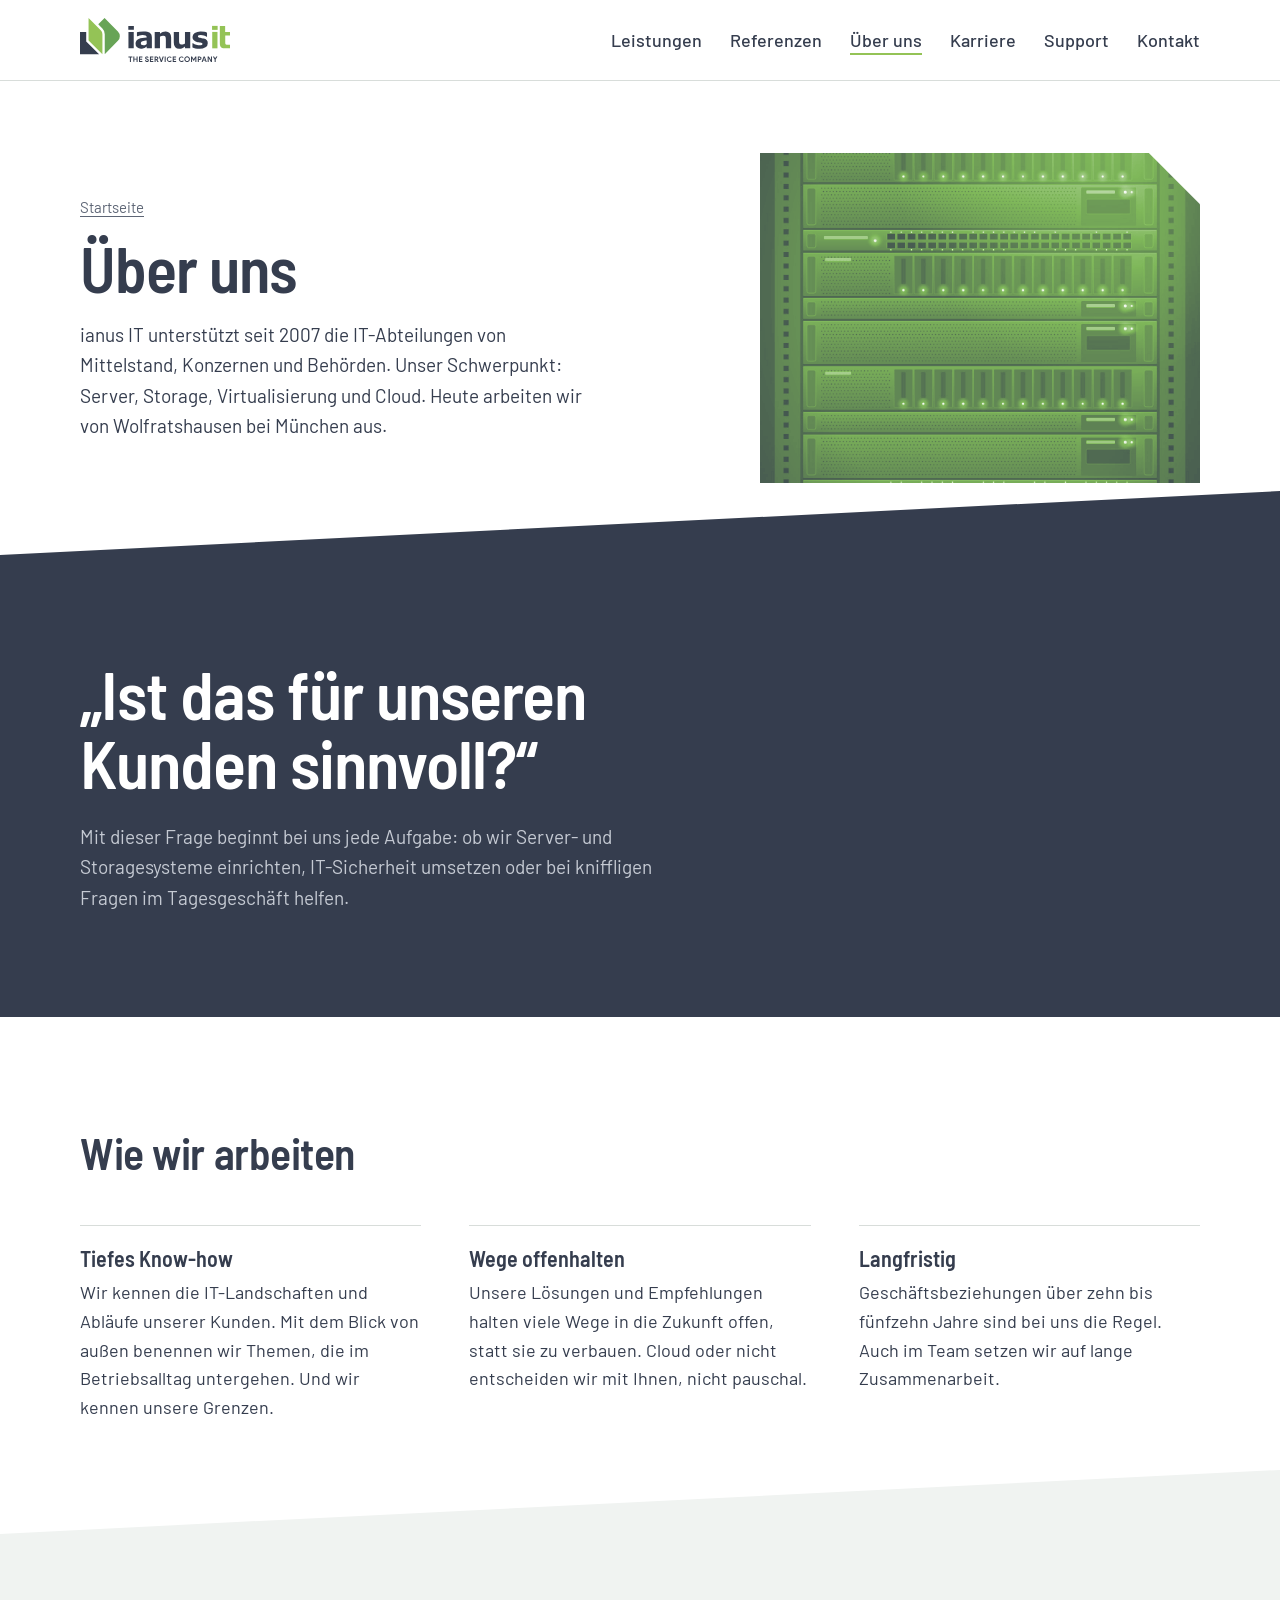
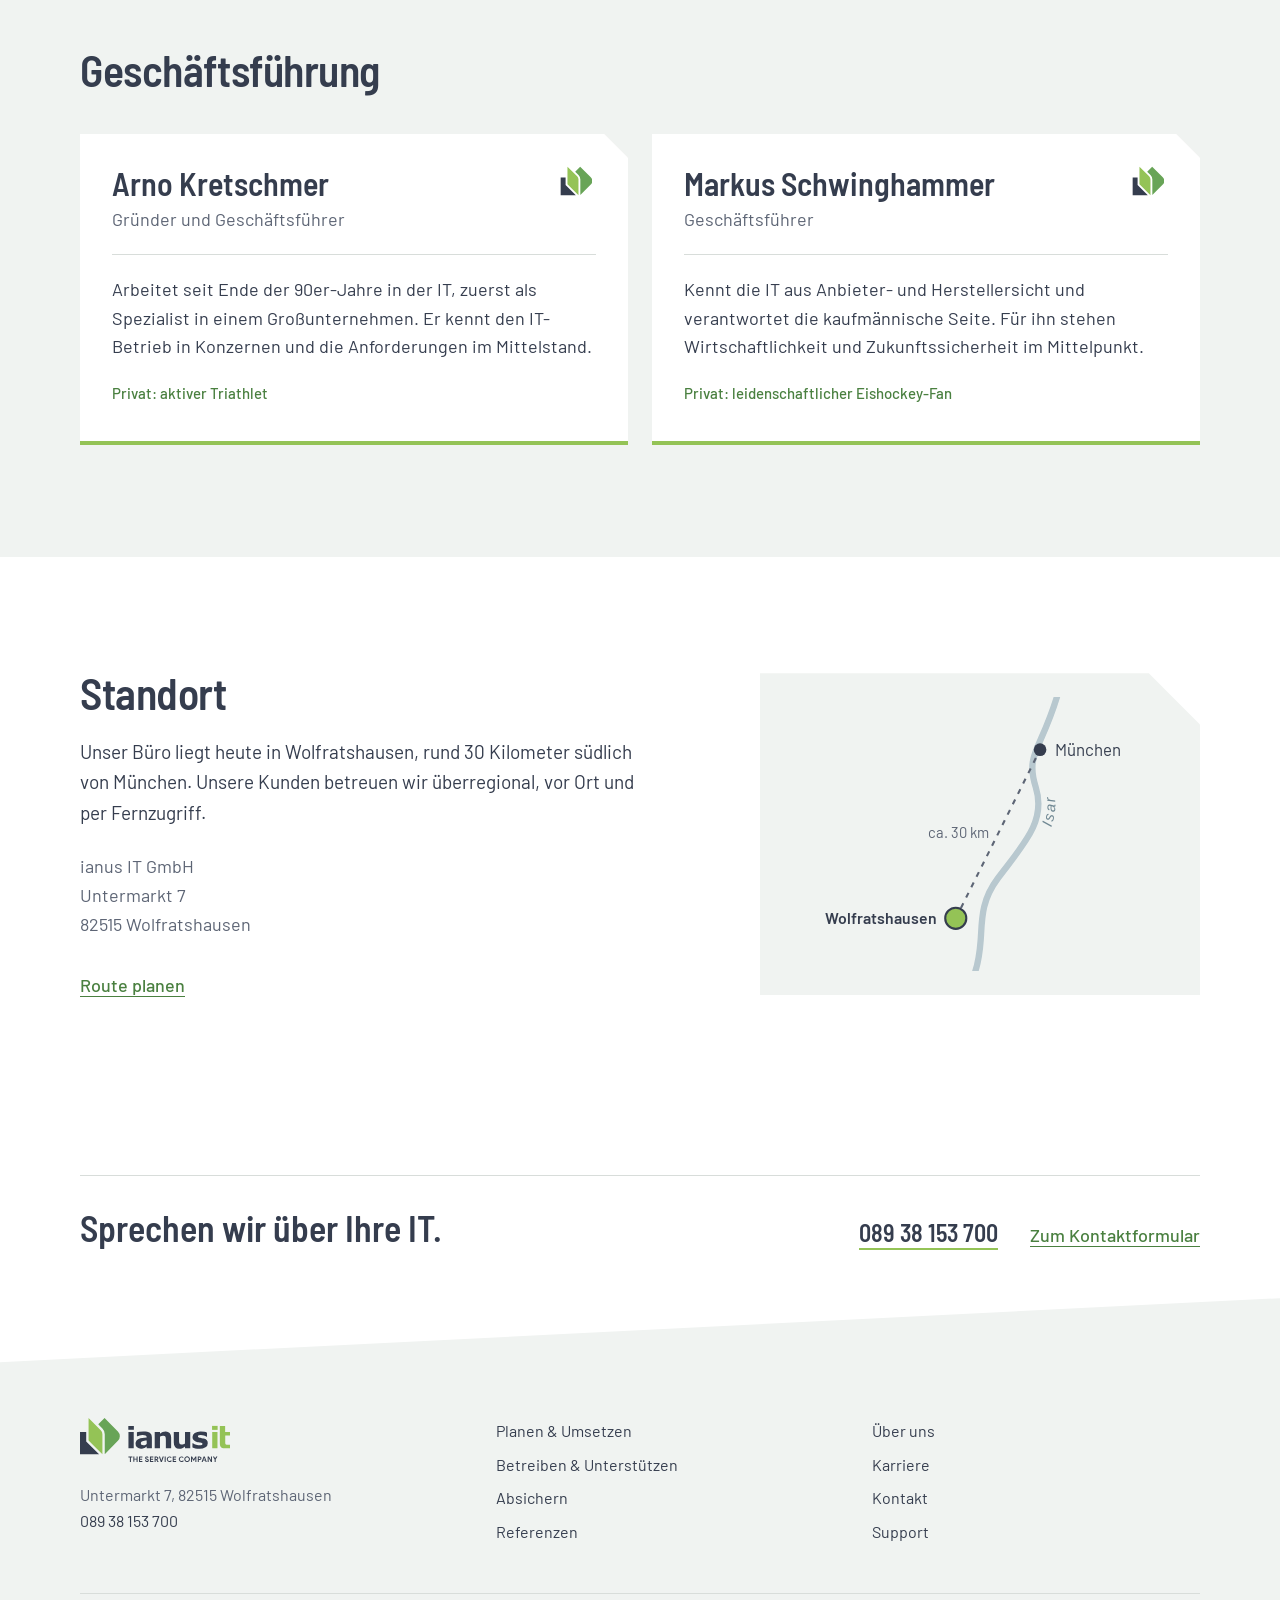
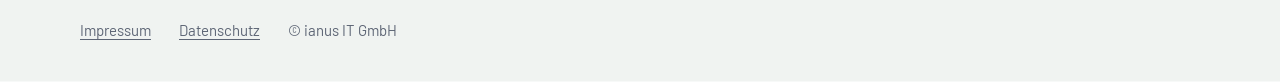
==== commit f609a769: "Add files via upload" ====
--- a/ueber-uns.html
+++ b/ueber-uns.html
@@ -164,15 +164,15 @@
           <p class="more"><a href="https://www.google.com/maps/search/?api=1&amp;query=Untermarkt+7+82515+Wolfratshausen" rel="noopener">Route planen</a></p>
         </div>
         <div class="location__map">
-          <svg class="map-mini" viewBox="0 0 300 260" role="img" aria-label="Wolfratshausen liegt rund 30 Kilometer südlich von München">
-            <path d="M128 262 C 140 228, 126 204, 150 172 S 196 118, 186 86 S 190 52, 206 0" fill="none" stroke="#b8c8cf" stroke-width="6" stroke-linecap="round"/>
+          <svg class="map-mini" viewBox="-34 0 334 260" role="img" aria-label="Wolfratshausen liegt rund 30 Kilometer südlich von München an der Isar">
+            <path id="isar-lauf" d="M128 262 C 140 228, 126 204, 150 172 S 196 118, 186 86 S 190 52, 206 0" fill="none" stroke="#b8c8cf" stroke-width="6" stroke-linecap="round"/>
+            <text font-family="Barlow, sans-serif" font-size="14" font-style="italic" fill="#6f8792" dy="16"><textPath href="#isar-lauf" startOffset="56%">Isar</textPath></text>
             <line x1="110" y1="210" x2="190" y2="50" stroke="#5d6575" stroke-width="2" stroke-dasharray="5 6"/>
             <circle cx="190" cy="50" r="6" fill="#353d4e"/>
             <text x="204" y="56" font-family="Barlow, sans-serif" font-size="16" fill="#353d4e">München</text>
             <circle cx="110" cy="210" r="10" fill="#94c356" stroke="#353d4e" stroke-width="2"/>
-            <text x="128" y="244" font-family="Barlow, sans-serif" font-size="16" font-weight="600" fill="#353d4e">Wolfratshausen</text>
+            <text x="92" y="215" text-anchor="end" font-family="Barlow, sans-serif" font-size="15" font-weight="600" fill="#353d4e">Wolfratshausen</text>
             <text x="142" y="134" text-anchor="end" font-family="Barlow, sans-serif" font-size="14" fill="#5d6575">ca. 30 km</text>
-            <text x="224" y="226" font-family="Barlow, sans-serif" font-size="12" fill="#5d6575">Isar</text>
           </svg>
         </div>
       </div>
